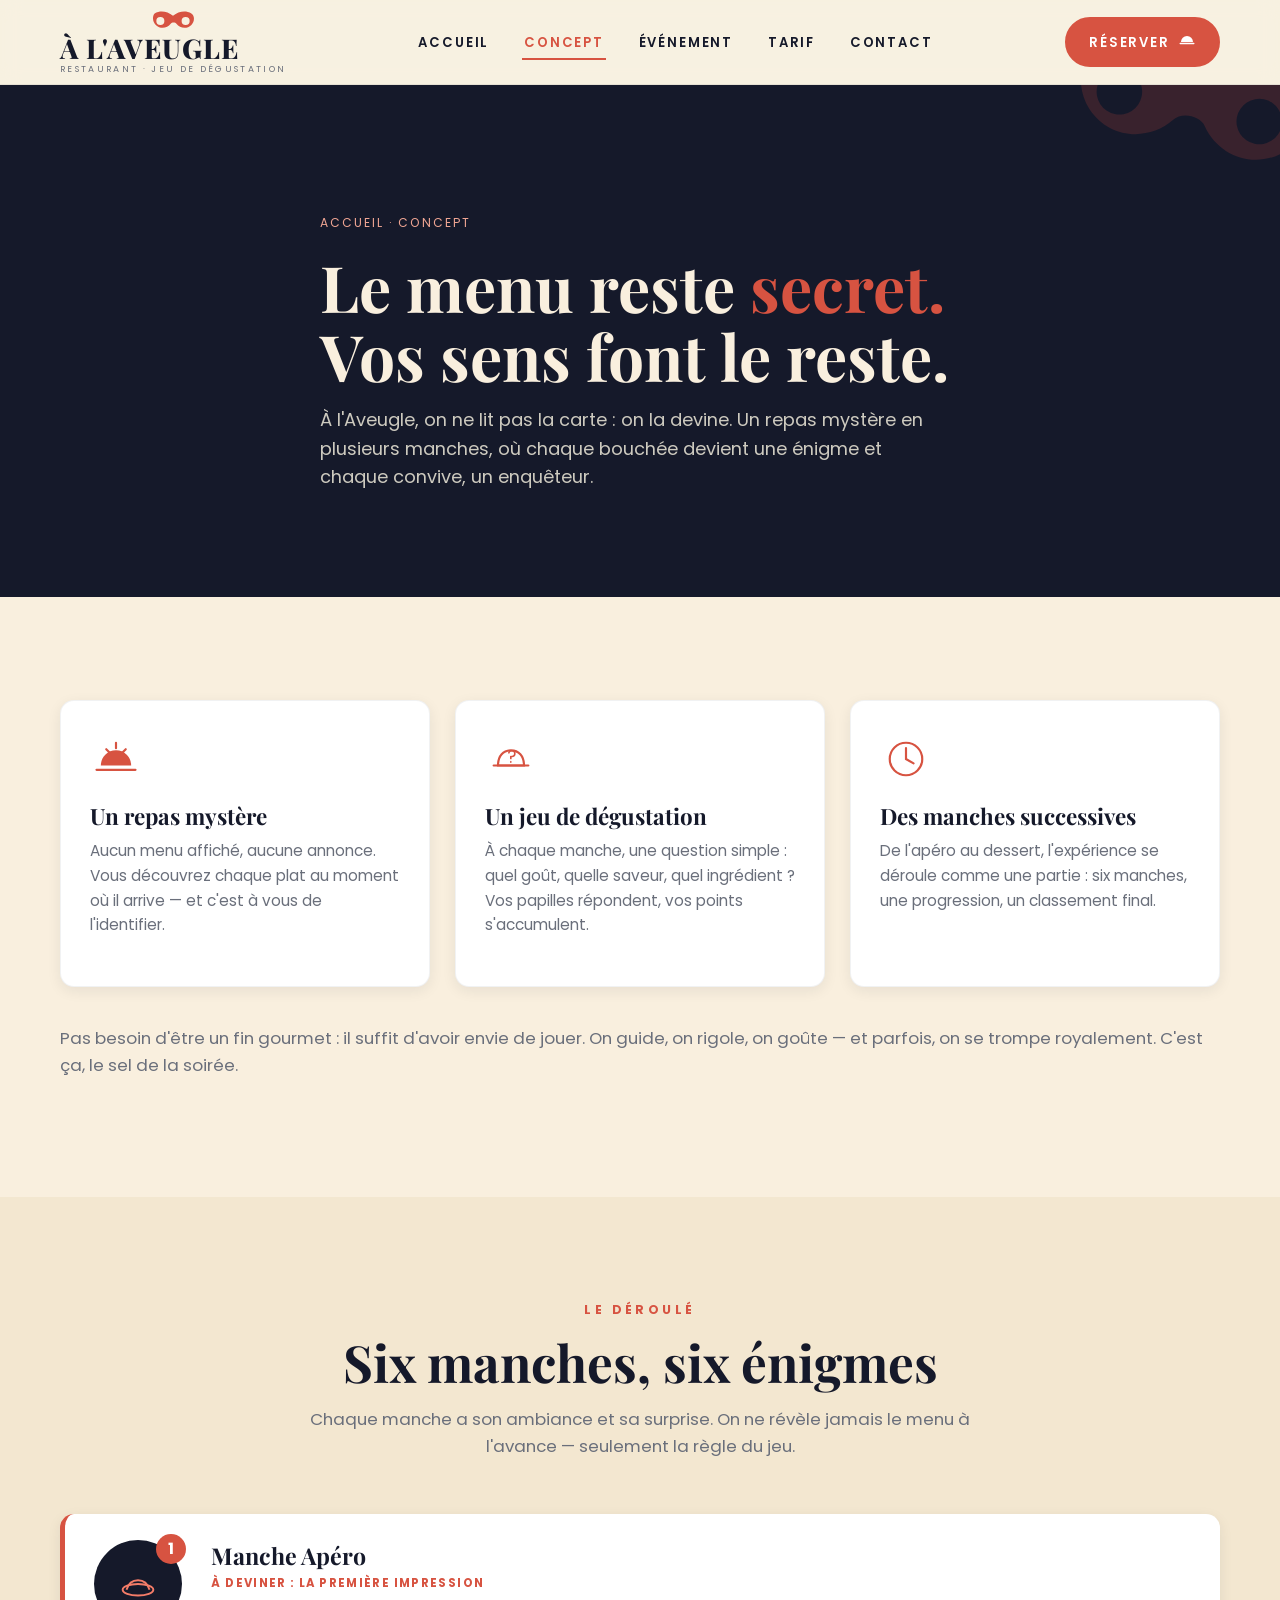
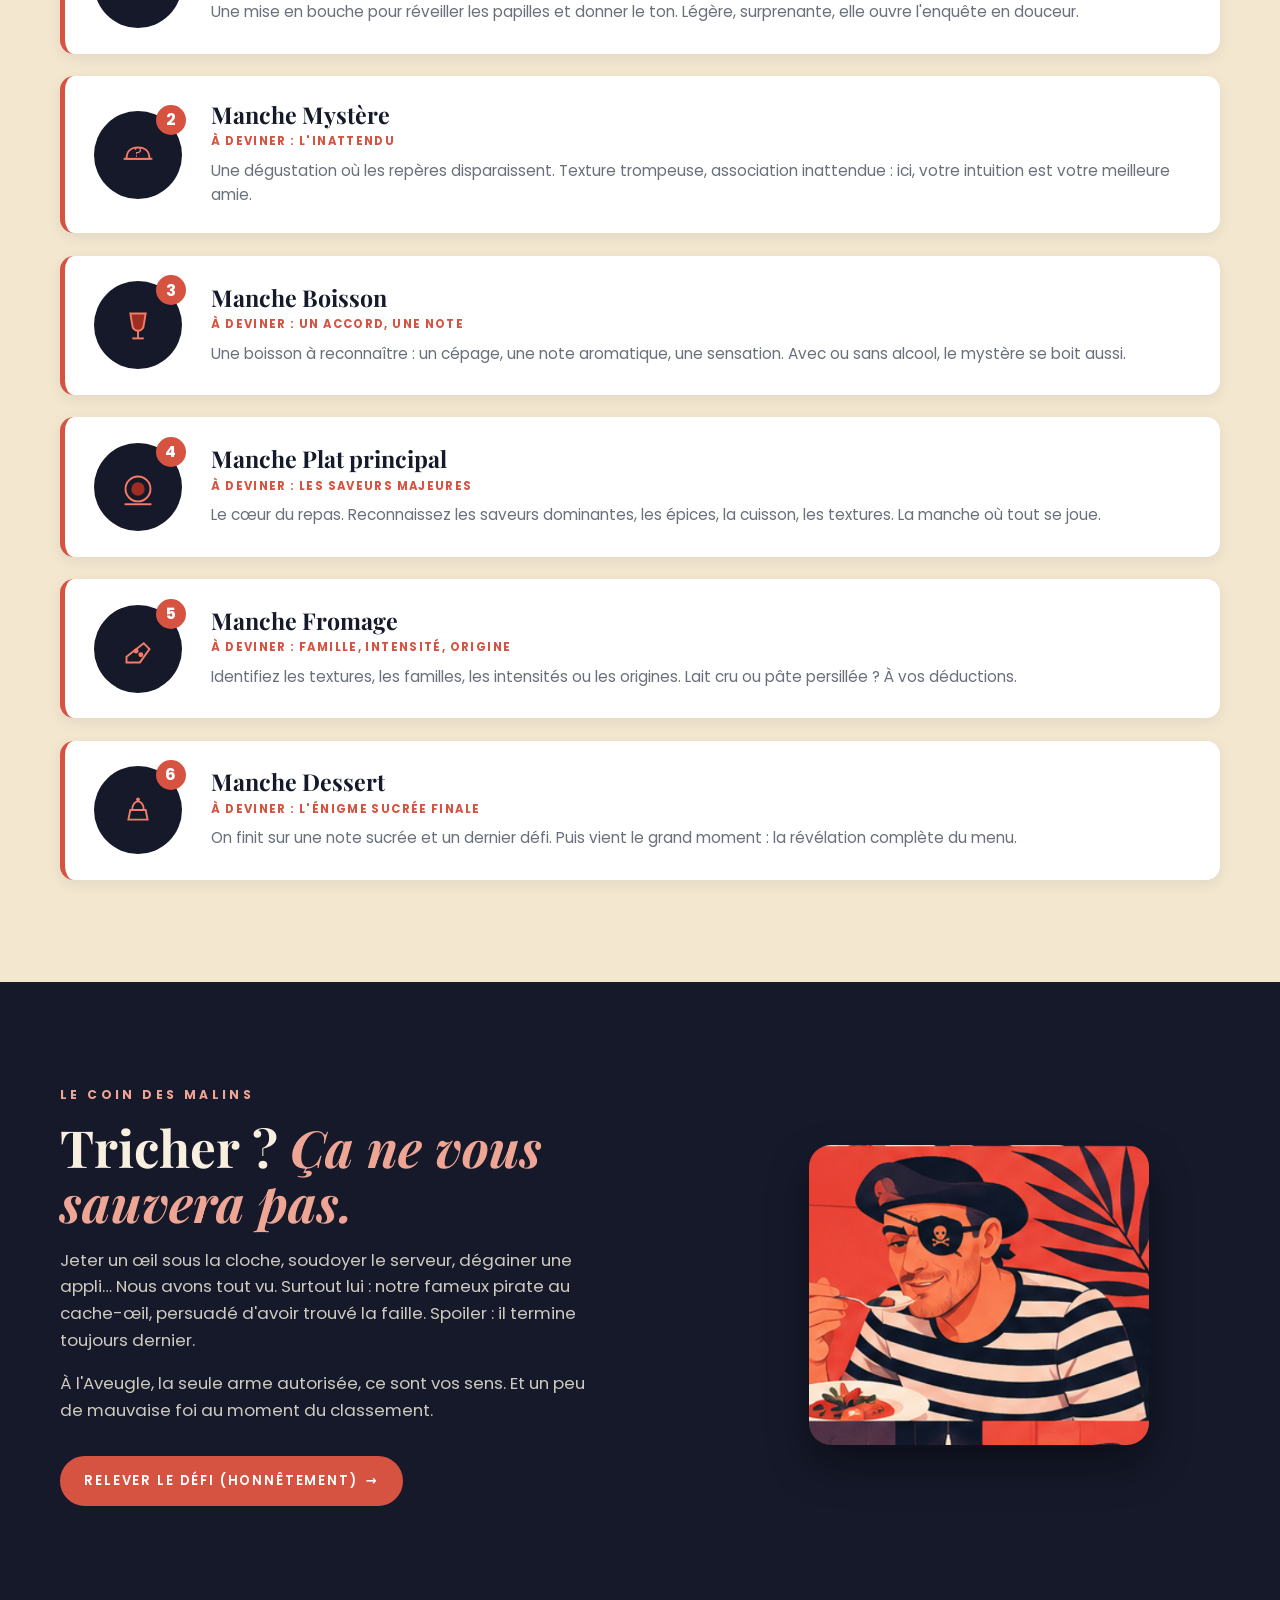
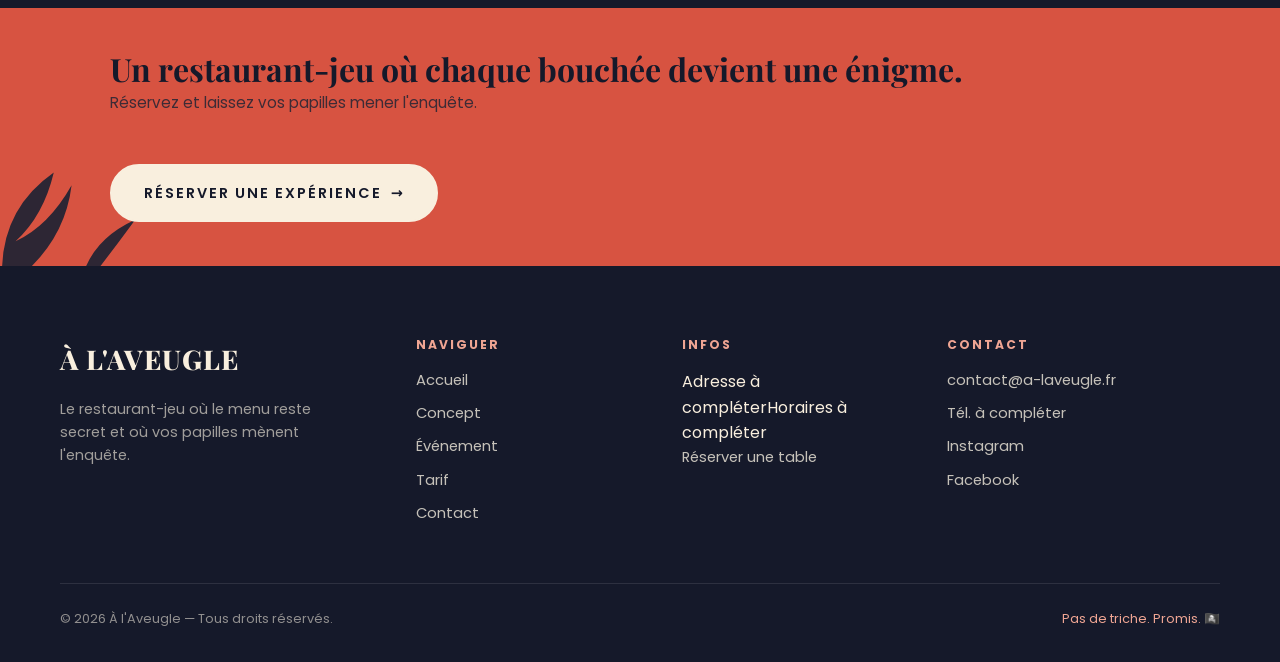
==== concept.html @ 3bab2d6d "Add files via upload" ====
<!DOCTYPE html>
<html lang="fr">
<head>
  <meta charset="UTF-8">
  <meta name="viewport" content="width=device-width, initial-scale=1.0">
  <title>Le Concept — À l'Aveugle</title>
  <meta name="description" content="Comment fonctionne À l'Aveugle : un repas mystère en 6 manches, un menu jamais dévoilé, des saveurs à deviner. Découvrez le déroulé du jeu de dégustation.">
  <link rel="preconnect" href="https://fonts.googleapis.com">
  <link rel="preconnect" href="https://fonts.gstatic.com" crossorigin>
  <link href="https://fonts.googleapis.com/css2?family=Playfair+Display:wght@600;700;800;900&family=Poppins:wght@300;400;500;600;700&family=Caveat:wght@600;700&display=swap" rel="stylesheet">
  <link rel="stylesheet" href="styles.css">
  <link rel="icon" href="data:image/svg+xml,<svg xmlns='http://www.w3.org/2000/svg' viewBox='0 0 100 100'><text y='.9em' font-size='90'>🎭</text></svg>">
</head>
<body>
  <header class="site-header">
    <nav class="nav container" aria-label="Navigation principale">
      <a href="index.html" class="brand" aria-label="À l'Aveugle, accueil">
        <svg class="brand__mask" viewBox="0 0 80 36" fill="currentColor" aria-hidden="true"><path d="M8 6c10-6 22-4 32 4 10-8 22-10 32-4 6 4 6 14 0 20-8 8-20 6-26-2-2-3-8-3-10 0-6 8-18 10-26 2-6-6-6-16-2-20Zm10 6a7 7 0 100 14 7 7 0 000-14Zm44 0a7 7 0 100 14 7 7 0 000-14Z"/></svg>
        <span class="brand__name">À L'AVEUGLE</span>
        <span class="brand__tag">Restaurant · Jeu de dégustation</span>
      </a>
      <ul class="nav__menu" id="navMenu">
        <li><a class="nav__link" href="index.html">Accueil</a></li>
        <li><a class="nav__link is-active" href="concept.html">Concept</a></li>
        <li><a class="nav__link" href="evenement.html">Événement</a></li>
        <li><a class="nav__link" href="tarif.html">Tarif</a></li>
        <li><a class="nav__link" href="contact.html">Contact</a></li>
      </ul>
      <div class="nav__cta">
        <a href="contact.html" class="btn btn--coral"><span class="btn-label">Réserver</span>
          <svg width="18" height="18" viewBox="0 0 24 24" fill="currentColor" aria-hidden="true"><path d="M12 4a8 8 0 00-8 8h16a8 8 0 00-8-8Zm-9 9a1 1 0 100 2h18a1 1 0 100-2H3Z"/></svg>
        </a>
        <button class="nav__burger" id="burger" aria-label="Ouvrir le menu" aria-expanded="false"><span></span><span></span><span></span></button>
      </div>
    </nav>
  </header>

  <main>
    <!-- Page hero -->
    <section class="page-hero">
      <svg class="page-hero__deco" viewBox="0 0 80 36" fill="currentColor" aria-hidden="true"><path d="M8 6c10-6 22-4 32 4 10-8 22-10 32-4 6 4 6 14 0 20-8 8-20 6-26-2-2-3-8-3-10 0-6 8-18 10-26 2-6-6-6-16-2-20Zm10 6a7 7 0 100 14 7 7 0 000-14Zm44 0a7 7 0 100 14 7 7 0 000-14Z"/></svg>
      <div class="container page-hero__inner">
        <div class="breadcrumb">Accueil · Concept</div>
        <h1>Le menu reste <span class="coral">secret.</span><br>Vos sens font le reste.</h1>
        <p>À l'Aveugle, on ne lit pas la carte : on la devine. Un repas mystère en plusieurs manches, où chaque bouchée devient une énigme et chaque convive, un enquêteur.</p>
      </div>
    </section>

    <!-- Le principe -->
    <section class="section section--cream">
      <div class="container">
        <div class="cards cards--3">
          <article class="card reveal">
            <svg class="card__icon" viewBox="0 0 48 48" fill="none" stroke="currentColor" stroke-width="2"><path d="M10 30a14 14 0 0128 0Z" fill="currentColor" stroke="none"/><line x1="6" y1="34" x2="42" y2="34" stroke-linecap="round"/><path d="M30 18l3-3M18 18l-3-3M24 14V9" stroke-linecap="round"/></svg>
            <h3 class="card__title">Un repas mystère</h3>
            <p class="card__text">Aucun menu affiché, aucune annonce. Vous découvrez chaque plat au moment où il arrive — et c'est à vous de l'identifier.</p>
          </article>
          <article class="card reveal">
            <svg class="card__icon" viewBox="0 0 48 48" fill="none" stroke="currentColor" stroke-width="2"><path d="M12 30c0-9 5-14 12-14s12 5 12 14Z"/><line x1="8" y1="30" x2="40" y2="30" stroke-linecap="round"/><text x="24" y="28" font-size="16" fill="currentColor" stroke="none" text-anchor="middle">?</text></svg>
            <h3 class="card__title">Un jeu de dégustation</h3>
            <p class="card__text">À chaque manche, une question simple : quel goût, quelle saveur, quel ingrédient&nbsp;? Vos papilles répondent, vos points s'accumulent.</p>
          </article>
          <article class="card reveal">
            <svg class="card__icon" viewBox="0 0 48 48" fill="none" stroke="currentColor" stroke-width="2"><circle cx="24" cy="24" r="15"/><path d="M24 14v10l7 4" stroke-linecap="round"/></svg>
            <h3 class="card__title">Des manches successives</h3>
            <p class="card__text">De l'apéro au dessert, l'expérience se déroule comme une partie : six manches, une progression, un classement final.</p>
          </article>
        </div>
        <p class="section-lead reveal" style="margin-top:2.4rem;max-width:none;">
          Pas besoin d'être un fin gourmet : il suffit d'avoir envie de jouer.
          On guide, on rigole, on goûte — et parfois, on se trompe royalement. C'est ça, le sel de la soirée.
        </p>
      </div>
    </section>

    <!-- Les 6 manches détaillées -->
    <section class="section section--cream2">
      <div class="container">
        <div class="section-head section-head--center">
          <p class="eyebrow reveal">Le déroulé</p>
          <h2 class="section-title reveal">Six manches, six énigmes</h2>
          <p class="section-lead reveal">Chaque manche a son ambiance et sa surprise. On ne révèle jamais le menu à l'avance — seulement la règle du jeu.</p>
        </div>

        <div class="round-list">
          <article class="round reveal">
            <div class="round__badge"><span class="round__num">1</span>
              <svg viewBox="0 0 48 48" fill="none" stroke="#F47C68" stroke-width="2"><ellipse cx="24" cy="30" rx="16" ry="6"/><path d="M12 30c2-7 6-10 12-10s10 3 12 10"/></svg>
            </div>
            <div>
              <h3 class="round__name">Manche Apéro</h3>
              <p class="round__guess">À deviner : la première impression</p>
              <p class="round__desc">Une mise en bouche pour réveiller les papilles et donner le ton. Légère, surprenante, elle ouvre l'enquête en douceur.</p>
            </div>
          </article>

          <article class="round reveal">
            <div class="round__badge"><span class="round__num">2</span>
              <svg viewBox="0 0 48 48" fill="none" stroke="#F47C68" stroke-width="2"><path d="M12 28c0-8 5-12 12-12s12 4 12 12Z"/><line x1="9" y1="28" x2="39" y2="28"/><text x="24" y="26" font-size="14" fill="#F47C68" stroke="none" text-anchor="middle">?</text></svg>
            </div>
            <div>
              <h3 class="round__name">Manche Mystère</h3>
              <p class="round__guess">À deviner : l'inattendu</p>
              <p class="round__desc">Une dégustation où les repères disparaissent. Texture trompeuse, association inattendue : ici, votre intuition est votre meilleure amie.</p>
            </div>
          </article>

          <article class="round reveal">
            <div class="round__badge"><span class="round__num">3</span>
              <svg viewBox="0 0 48 48" fill="none" stroke="#F47C68" stroke-width="2"><path d="M16 12h16l-2 12a6 6 0 01-12 0Z" fill="#9E2E22" stroke="#F47C68"/><line x1="24" y1="30" x2="24" y2="38"/><line x1="18" y1="38" x2="30" y2="38"/></svg>
            </div>
            <div>
              <h3 class="round__name">Manche Boisson</h3>
              <p class="round__guess">À deviner : un accord, une note</p>
              <p class="round__desc">Une boisson à reconnaître : un cépage, une note aromatique, une sensation. Avec ou sans alcool, le mystère se boit aussi.</p>
            </div>
          </article>

          <article class="round reveal">
            <div class="round__badge"><span class="round__num">4</span>
              <svg viewBox="0 0 48 48" fill="none" stroke="#F47C68" stroke-width="2"><circle cx="24" cy="26" r="13"/><circle cx="24" cy="26" r="7" fill="#9E2E22" stroke="none"/><line x1="10" y1="42" x2="38" y2="42"/></svg>
            </div>
            <div>
              <h3 class="round__name">Manche Plat principal</h3>
              <p class="round__guess">À deviner : les saveurs majeures</p>
              <p class="round__desc">Le cœur du repas. Reconnaissez les saveurs dominantes, les épices, la cuisson, les textures. La manche où tout se joue.</p>
            </div>
          </article>

          <article class="round reveal">
            <div class="round__badge"><span class="round__num">5</span>
              <svg viewBox="0 0 48 48" fill="none" stroke="#F47C68" stroke-width="2"><path d="M12 32l18-14 6 6-10 14H12Z"/><circle cx="22" cy="26" r="1.6" fill="#F47C68"/><circle cx="27" cy="30" r="1.6" fill="#F47C68"/></svg>
            </div>
            <div>
              <h3 class="round__name">Manche Fromage</h3>
              <p class="round__guess">À deviner : famille, intensité, origine</p>
              <p class="round__desc">Identifiez les textures, les familles, les intensités ou les origines. Lait cru ou pâte persillée&nbsp;? À vos déductions.</p>
            </div>
          </article>

          <article class="round reveal">
            <div class="round__badge"><span class="round__num">6</span>
              <svg viewBox="0 0 48 48" fill="none" stroke="#F47C68" stroke-width="2"><path d="M14 34h20l-2-10H16Z"/><path d="M18 24c0-6 3-9 6-9s6 3 6 9"/><circle cx="24" cy="13" r="2" fill="#F47C68" stroke="none"/></svg>
            </div>
            <div>
              <h3 class="round__name">Manche Dessert</h3>
              <p class="round__guess">À deviner : l'énigme sucrée finale</p>
              <p class="round__desc">On finit sur une note sucrée et un dernier défi. Puis vient le grand moment : la révélation complète du menu.</p>
            </div>
          </article>
        </div>
      </div>
    </section>

    <!-- Section Tricher (clin d'œil) -->
    <section class="section section--navy" id="tricher">
      <div class="container">
        <div class="contact-grid" style="align-items:center;">
          <div class="reveal">
            <p class="eyebrow">Le coin des malins</p>
            <h2 class="section-title">Tricher&nbsp;? <span class="serif" style="color:var(--coral-soft);font-style:italic;">Ça ne vous sauvera pas.</span></h2>
            <p class="section-lead" style="max-width:48ch;">Jeter un œil sous la cloche, soudoyer le serveur, dégainer une appli… Nous avons tout vu. Surtout lui&nbsp;: notre fameux pirate au cache-œil, persuadé d'avoir trouvé la faille. Spoiler&nbsp;: il termine toujours dernier.</p>
            <p class="section-lead" style="max-width:48ch;">À l'Aveugle, la seule arme autorisée, ce sont vos sens. Et un peu de mauvaise foi au moment du classement.</p>
            <a href="contact.html" class="btn btn--coral" style="margin-top:1rem;">Relever le défi (honnêtement) <span class="arrow">→</span></a>
          </div>
          <div class="reveal" style="text-align:center;">
            <img src="pirate.png" alt="Le pirate tricheur d'À l'Aveugle" style="max-width:340px;width:100%;margin-inline:auto;border-radius:var(--radius-lg);box-shadow:0 20px 40px rgba(0,0,0,.4);">
          </div>
        </div>
      </div>
    </section>

    <section class="cta-band">
      <div class="container cta-band__inner">
        <div>
          <h2 class="cta-band__title">Un restaurant-jeu où chaque bouchée devient une énigme.</h2>
          <p class="cta-band__sub">Réservez et laissez vos papilles mener l'enquête.</p>
        </div>
        <a href="contact.html" class="btn btn--light btn--lg">Réserver une expérience <span class="arrow">→</span></a>
      </div>
    </section>
  </main>

  <footer class="footer">
    <div class="container">
      <div class="footer__grid">
        <div class="footer__brand">
          <span class="brand__name">À L'AVEUGLE</span>
          <p>Le restaurant-jeu où le menu reste secret et où vos papilles mènent l'enquête.</p>
        </div>
        <div class="footer__col"><h4>Naviguer</h4>
          <a href="index.html">Accueil</a><a href="concept.html">Concept</a><a href="evenement.html">Événement</a><a href="tarif.html">Tarif</a><a href="contact.html">Contact</a>
        </div>
        <div class="footer__col"><h4>Infos</h4>
          <span>Adresse à compléter</span><span>Horaires à compléter</span><a href="contact.html">Réserver une table</a>
        </div>
        <div class="footer__col"><h4>Contact</h4>
          <a href="mailto:contact@a-laveugle.fr">contact@a-laveugle.fr</a><a href="tel:+33000000000">Tél. à compléter</a><a href="#">Instagram</a><a href="#">Facebook</a>
        </div>
      </div>
      <div class="footer__bottom">
        <span>© 2026 À l'Aveugle — Tous droits réservés.</span>
        <span class="wink">Pas de triche. Promis. 🏴‍☠️</span>
      </div>
    </div>
  </footer>
  <script src="main.js"></script>
</body>
</html>
---- styles.css ----
/* =========================================================
   À L'AVEUGLE — Restaurant · Jeu de dégustation
   Feuille de styles principale
   Direction artistique inspirée du visuel fourni :
   corail, crème, bleu nuit, serif élégante + accent script.
   ========================================================= */

/* ---------- 1. Tokens / Variables ---------- */
:root {
  /* Couleurs — calées sur le mockup fourni */
  --cream:        #F9EFDE;
  --cream-2:      #F3E7D0;
  --cream-3:      #ECDFC4;
  --coral:        #D75341;
  --coral-light:  #E27A67;
  --coral-soft:   #EFA593;
  --coral-dark:   #BC4332;
  --navy:         #15192A;
  --navy-2:       #1E2236;
  --navy-soft:    #2A3450;
  --blue:         #B6C9DB;
  --ink:          #15192A;
  --white:        #FFFFFF;
  --muted:        #6A6F7B;

  /* Typo */
  --font-display: "Playfair Display", Georgia, serif;
  --font-body:    "Poppins", "Segoe UI", system-ui, sans-serif;
  --font-script:  "Caveat", cursive;

  /* Mesures */
  --maxw: 1240px;
  --radius: 14px;
  --radius-lg: 22px;
  --radius-pill: 999px;
  --shadow-sm: 0 4px 14px rgba(27,34,51,.08);
  --shadow-md: 0 14px 40px rgba(27,34,51,.14);
  --shadow-coral: 0 14px 34px rgba(239,83,64,.30);
  --ease: cubic-bezier(.22,.61,.36,1);
}

/* ---------- 2. Reset / Base ---------- */
*,
*::before,
*::after { box-sizing: border-box; }

html { scroll-behavior: smooth; -webkit-text-size-adjust: 100%; }

body {
  margin: 0;
  font-family: var(--font-body);
  color: var(--ink);
  background: var(--cream);
  line-height: 1.6;
  font-size: 16px;
  -webkit-font-smoothing: antialiased;
  overflow-x: hidden;
}

img, svg { display: block; max-width: 100%; }

a { color: inherit; text-decoration: none; }

h1, h2, h3, h4 { margin: 0; line-height: 1.08; font-weight: 700; }

p { margin: 0 0 1rem; }

ul { margin: 0; padding: 0; list-style: none; }

.container {
  width: 100%;
  max-width: var(--maxw);
  margin-inline: auto;
  padding-inline: clamp(18px, 4vw, 40px);
}

.serif { font-family: var(--font-display); }

/* Sélection texte = rappel du surlignage "VOUS" du hero */
::selection { background: var(--blue); color: var(--navy); }

/* ---------- 3. Boutons ---------- */
.btn {
  --btn-bg: var(--navy);
  --btn-fg: var(--cream);
  display: inline-flex;
  align-items: center;
  gap: .6em;
  padding: .95em 1.7em;
  font-family: var(--font-body);
  font-weight: 600;
  font-size: .82rem;
  letter-spacing: .14em;
  text-transform: uppercase;
  background: var(--btn-bg);
  color: var(--btn-fg);
  border: 2px solid var(--btn-bg);
  border-radius: var(--radius-pill);
  cursor: pointer;
  transition: transform .35s var(--ease), box-shadow .35s var(--ease),
              background .25s, color .25s, border-color .25s;
  white-space: nowrap;
}
.btn:hover { transform: translateY(-3px); box-shadow: var(--shadow-md); }
.btn:active { transform: translateY(-1px); }
.btn .arrow { transition: transform .35s var(--ease); }
.btn:hover .arrow { transform: translateX(5px); }

.btn--coral { --btn-bg: var(--coral); --btn-fg: var(--white); }
.btn--coral:hover { box-shadow: var(--shadow-coral); }

.btn--ghost {
  background: transparent;
  color: var(--coral);
  border-color: var(--coral);
}
.btn--ghost:hover { background: var(--coral); color: var(--white); }

.btn--light {
  background: var(--cream);
  color: var(--navy);
  border-color: var(--cream);
}

.btn--lg { padding: 1.1em 2.2em; font-size: .9rem; }

/* Bouton "lien" sans bordure (ex : Découvrir le concept) */
.btn--link {
  background: transparent;
  border-color: transparent;
  color: var(--coral);
  padding-inline: .4em;
}
.btn--link:hover { background: transparent; box-shadow: none; color: var(--coral-dark); transform: translateY(-3px); }

/* ---------- 4. Header / Navigation ---------- */
.site-header {
  position: sticky;
  top: 0;
  z-index: 100;
  background: rgba(247,241,225,.86);
  backdrop-filter: blur(10px);
  border-bottom: 1px solid rgba(27,34,51,.08);
  transition: box-shadow .3s;
}
.site-header.scrolled { box-shadow: var(--shadow-sm); }

.nav {
  display: flex;
  align-items: center;
  justify-content: space-between;
  gap: 1.5rem;
  min-height: 84px;
}

/* Logo */
.brand { display: flex; flex-direction: column; line-height: 1; }
.brand__mask { width: 46px; margin: 0 auto 4px; color: var(--coral); }
.brand__name {
  font-family: var(--font-display);
  font-weight: 800;
  font-size: 1.7rem;
  letter-spacing: .04em;
  color: var(--navy);
}
.brand__tag {
  font-size: .56rem;
  letter-spacing: .26em;
  text-transform: uppercase;
  color: var(--muted);
  text-align: center;
  margin-top: 3px;
}

/* Menu */
.nav__menu { display: flex; align-items: center; gap: clamp(1rem, 2.4vw, 2.4rem); }
.nav__link {
  font-size: .82rem;
  font-weight: 600;
  letter-spacing: .14em;
  text-transform: uppercase;
  color: var(--navy);
  padding: 6px 2px;
  position: relative;
  transition: color .25s;
}
.nav__link::after {
  content: "";
  position: absolute;
  left: 0; right: 0; bottom: -2px;
  height: 2px;
  background: var(--coral);
  transform: scaleX(0);
  transform-origin: left;
  transition: transform .3s var(--ease);
}
.nav__link:hover { color: var(--coral); }
.nav__link:hover::after,
.nav__link.is-active::after { transform: scaleX(1); }
.nav__link.is-active { color: var(--coral); }

.nav__cta { display: flex; align-items: center; gap: 1rem; }

/* Burger */
.nav__burger {
  display: none;
  flex-direction: column;
  gap: 5px;
  background: none;
  border: 0;
  cursor: pointer;
  padding: 8px;
}
.nav__burger span {
  width: 26px; height: 2px;
  background: var(--navy);
  border-radius: 2px;
  transition: transform .3s, opacity .3s;
}
.nav__burger.open span:nth-child(1) { transform: translateY(7px) rotate(45deg); }
.nav__burger.open span:nth-child(2) { opacity: 0; }
.nav__burger.open span:nth-child(3) { transform: translateY(-7px) rotate(-45deg); }

/* ---------- 5. Sections génériques ---------- */
section { position: relative; }

.section { padding: clamp(56px, 8vw, 110px) 0; }
.section--cream { background: var(--cream); }
.section--cream2 { background: var(--cream-2); }
.section--navy { background: var(--navy); color: var(--cream); }
.section--coral { background: var(--coral); color: var(--white); }

.eyebrow {
  font-size: .76rem;
  font-weight: 700;
  letter-spacing: .28em;
  text-transform: uppercase;
  color: var(--coral);
  margin-bottom: 1rem;
}
.section--navy .eyebrow,
.section--coral .eyebrow { color: var(--coral-soft); }
.section--coral .eyebrow { color: rgba(255,255,255,.8); }

.section-title {
  font-family: var(--font-display);
  font-size: clamp(2rem, 4.6vw, 3.2rem);
  color: var(--navy);
  margin-bottom: 1rem;
}
.section--navy .section-title,
.section--coral .section-title { color: var(--cream); }

.section-lead {
  max-width: 60ch;
  color: var(--muted);
  font-size: 1.05rem;
}
.section--navy .section-lead,
.section--coral .section-lead { color: rgba(247,241,225,.82); }

.section-head { margin-bottom: clamp(2rem, 5vw, 3.4rem); }
.section-head--center { text-align: center; }
.section-head--center .section-lead { margin-inline: auto; }

/* ---------- 6. HERO ---------- */
.hero { background: var(--cream); overflow: hidden; }
/* Grille pleine largeur : texte aligné sur le conteneur à gauche,
   illustration en plein bord à droite (comme le mockup). */
.hero__grid {
  display: grid;
  grid-template-columns: 1fr 1.25fr;
  align-items: center;
  gap: clamp(16px, 2vw, 32px);
}
.hero__copy {
  padding-left: max(24px, calc((100vw - var(--maxw)) / 2 + 40px));
  padding-block: clamp(36px, 5vw, 72px);
  padding-right: 12px;
}
.hero__title {
  font-family: var(--font-display);
  font-weight: 800;
  font-size: clamp(2.8rem, 6.4vw, 5rem);
  line-height: .98;
  letter-spacing: -.01em;
  color: var(--coral);
  margin-bottom: 1.6rem;
}
.hero__title .navy { color: var(--navy); }
.hero__title .mark {
  color: var(--navy);
  background: var(--blue);
  padding: 0 .12em;
  border-radius: 4px;
}
.hero__text {
  font-size: 1.12rem;
  color: var(--navy);
  max-width: 34ch;
  margin-bottom: 2rem;
}
.hero__actions { display: flex; flex-wrap: wrap; align-items: center; gap: .8rem 1.2rem; }
.hero__art { align-self: center; }
.hero__art img, .hero__art svg { width: 100%; height: auto; display: block; }

/* ---------- 7. Bande "6 manches" (navy) ---------- */
.manches { background: var(--navy); color: var(--cream); }
.manches__layout {
  display: grid;
  grid-template-columns: 1.7fr 1fr;
  gap: 0;
}
.manches__main { padding: clamp(40px, 6vw, 72px) clamp(24px, 4vw, 56px); }
.manches__title {
  font-family: var(--font-body);
  font-weight: 700;
  letter-spacing: .14em;
  text-transform: uppercase;
  font-size: clamp(1rem, 2vw, 1.4rem);
  margin-bottom: 2.4rem;
  color: var(--cream);
}
.steps {
  display: grid;
  grid-template-columns: repeat(6, 1fr);
  gap: 1rem;
}
.step { text-align: center; position: relative; }
.step__disc {
  width: 78px; height: 78px;
  margin: 0 auto .9rem;
  border-radius: 50%;
  border: 1.5px solid rgba(244,124,104,.5);
  display: grid;
  place-items: center;
  position: relative;
  background: rgba(255,255,255,.02);
}
.step__disc svg { width: 40px; height: 40px; }
.step__num {
  position: absolute;
  top: -8px; right: -2px;
  width: 26px; height: 26px;
  border-radius: 50%;
  background: var(--coral);
  color: #fff;
  font-size: .8rem;
  font-weight: 700;
  display: grid;
  place-items: center;
  box-shadow: 0 4px 10px rgba(0,0,0,.3);
}
.step__name {
  font-weight: 700;
  font-size: .74rem;
  letter-spacing: .08em;
  text-transform: uppercase;
  color: var(--cream);
  margin-bottom: .35rem;
}
.step__desc { font-size: .76rem; color: rgba(247,241,225,.62); line-height: 1.4; }
/* connecteurs pointillés */
.step:not(:last-child) .step__disc::after {
  content: "";
  position: absolute;
  top: 50%; left: 100%;
  width: 100%;
  border-top: 2px dotted rgba(244,124,104,.4);
}

/* Bloc "Tricher ?" (corail) collé à droite */
.cheat {
  background: var(--coral);
  color: #fff;
  padding: clamp(40px, 5vw, 64px) clamp(28px, 3vw, 48px);
  display: flex;
  flex-direction: column;
  justify-content: center;
  position: relative;
  overflow: hidden;
}
.cheat__title {
  font-family: var(--font-body);
  font-weight: 700;
  font-size: clamp(1.6rem, 3vw, 2.3rem);
  letter-spacing: .02em;
  margin-bottom: .4rem;
}
.cheat__script {
  font-family: var(--font-script);
  font-size: clamp(1.8rem, 3.4vw, 2.6rem);
  font-weight: 700;
  margin-bottom: 1.2rem;
  color: var(--cream);
}
.cheat__text { color: rgba(255,255,255,.9); max-width: 26ch; margin-bottom: 1.6rem; }
.cheat__pirate {
  position: absolute;
  right: -10px; bottom: -10px;
  width: 220px;
  opacity: .96;
  pointer-events: none;
}

/* ---------- 8. "Pourquoi essayer" + Événement (split) ---------- */
.why-event {
  display: grid;
  grid-template-columns: 1.7fr 1fr;
}
.why {
  background: var(--cream);
  padding: clamp(40px, 6vw, 72px) clamp(24px, 4vw, 56px);
}
.why__grid {
  display: grid;
  grid-template-columns: repeat(4, 1fr);
  gap: 1.4rem;
}
.why__item { position: relative; padding-left: 0; }
.why__item:not(:last-child)::after {
  content: "";
  position: absolute;
  top: 6px; right: -.7rem;
  width: 1px; height: 84%;
  background: rgba(27,34,51,.12);
}
.why__icon { width: 46px; height: 46px; color: var(--navy); margin-bottom: 1rem; }
.why__title {
  font-size: .82rem; font-weight: 700;
  letter-spacing: .1em; text-transform: uppercase;
  color: var(--navy); margin-bottom: .5rem;
}
.why__desc { font-size: .85rem; color: var(--muted); }

.event-promo {
  background: var(--navy-2);
  color: var(--cream);
  padding: clamp(40px, 5vw, 64px) clamp(28px, 3vw, 48px);
  display: flex;
  flex-direction: column;
  justify-content: center;
  position: relative;
  overflow: hidden;
}
.event-promo__art {
  position: absolute; inset: 0;
  z-index: 0;
}
.event-promo__art img, .event-promo__art svg {
  width: 100%; height: 100%;
  object-fit: cover; object-position: right center;
}
/* voile dégradé pour garder le texte lisible (texte à gauche) */
.event-promo::after {
  content: "";
  position: absolute; inset: 0; z-index: 0;
  background: linear-gradient(100deg, var(--navy-2) 30%, rgba(35,44,64,.78) 50%, rgba(35,44,64,.25) 100%);
}
.event-promo > * { position: relative; z-index: 1; }
.event-promo__title {
  font-family: var(--font-body);
  font-weight: 700;
  font-size: clamp(1.4rem, 2.6vw, 2rem);
  text-transform: uppercase;
  letter-spacing: .04em;
  margin-bottom: 1rem;
}
.event-promo__text { color: rgba(247,241,225,.85); margin-bottom: 1.6rem; max-width: 30ch; }

/* ---------- 9. Bande CTA finale ---------- */
.cta-band {
  background: var(--coral);
  color: var(--navy);
  padding: clamp(28px, 4vw, 44px) 0;
  position: relative;
  overflow: hidden;
}
/* feuillage décoratif bas-gauche (rappel du mockup) */
.cta-band::before {
  content: "";
  position: absolute;
  left: -10px; bottom: -30px;
  width: 180px; height: 140px;
  background: no-repeat left bottom / contain
    url("data:image/svg+xml,%3Csvg xmlns='http://www.w3.org/2000/svg' viewBox='0 0 120 110'%3E%3Cpath fill='%231B2233' d='M10 105q-6-60 40-92q-8 34-30 54q26-12 44-44q-6 50-54 82zM70 108q4-40 44-58q-22 30-44 58z'/%3E%3C/svg%3E");
  opacity: .9;
  pointer-events: none;
}
.cta-band__inner {
  display: flex;
  align-items: center;
  justify-content: space-between;
  gap: 2rem;
  flex-wrap: wrap;
  position: relative;
  z-index: 1;
  padding-left: 90px;
}
.cta-band__title {
  font-family: var(--font-display);
  font-size: clamp(1.4rem, 3vw, 2rem);
  color: var(--navy);
  margin-bottom: .3rem;
}
.cta-band__sub { color: rgba(27,34,51,.82); font-size: .95rem; }

/* ---------- 10. Cards génériques ---------- */
.cards {
  display: grid;
  gap: 1.6rem;
}
.cards--3 { grid-template-columns: repeat(3, 1fr); }
.cards--2 { grid-template-columns: repeat(2, 1fr); }

.card {
  background: var(--white);
  border-radius: var(--radius);
  padding: 2rem 1.8rem;
  box-shadow: var(--shadow-sm);
  border: 1px solid rgba(27,34,51,.06);
  transition: transform .35s var(--ease), box-shadow .35s var(--ease);
}
.card:hover { transform: translateY(-6px); box-shadow: var(--shadow-md); }
.card__icon { width: 52px; height: 52px; color: var(--coral); margin-bottom: 1.2rem; }
.card__title {
  font-family: var(--font-display);
  font-size: 1.4rem; color: var(--navy);
  margin-bottom: .7rem;
}
.card__text { color: var(--muted); font-size: .96rem; }

/* ---------- 11. Manches détaillées (page Concept) ---------- */
.round-list { display: grid; gap: 1.4rem; }
.round {
  display: grid;
  grid-template-columns: 92px 1fr;
  gap: 1.6rem;
  align-items: center;
  background: var(--white);
  border-radius: var(--radius);
  padding: 1.6rem 1.8rem;
  box-shadow: var(--shadow-sm);
  border-left: 5px solid var(--coral);
  transition: transform .3s var(--ease);
}
.round:hover { transform: translateX(6px); }
.round__badge {
  width: 88px; height: 88px;
  border-radius: 50%;
  background: var(--navy);
  display: grid; place-items: center;
  position: relative;
}
.round__badge svg { width: 46px; height: 46px; }
.round__badge .round__num {
  position: absolute; top: -6px; right: -4px;
  width: 30px; height: 30px; border-radius: 50%;
  background: var(--coral); color: #fff;
  font-weight: 700; display: grid; place-items: center;
}
.round__name {
  font-family: var(--font-display);
  font-size: 1.45rem; color: var(--navy); margin-bottom: .35rem;
}
.round__guess {
  font-size: .72rem; font-weight: 700; letter-spacing: .12em;
  text-transform: uppercase; color: var(--coral); margin-bottom: .5rem;
}
.round__desc { color: var(--muted); font-size: .96rem; margin: 0; }

/* ---------- 12. Déroulé étapes (page Événement) ---------- */
.timeline { display: grid; gap: 0; counter-reset: tl; max-width: 760px; }
.tl-item {
  display: grid;
  grid-template-columns: 64px 1fr;
  gap: 1.4rem;
  padding-bottom: 2rem;
  position: relative;
}
.tl-item::before {
  counter-increment: tl;
  content: counter(tl);
  width: 52px; height: 52px;
  border-radius: 50%;
  background: var(--coral); color: #fff;
  font-family: var(--font-display);
  font-size: 1.4rem; font-weight: 700;
  display: grid; place-items: center;
  z-index: 1;
}
.tl-item:not(:last-child)::after {
  content: "";
  position: absolute;
  left: 25px; top: 52px; bottom: -4px;
  width: 2px;
  background: rgba(239,83,64,.3);
}
.tl-item__title {
  font-family: var(--font-display);
  font-size: 1.25rem; color: var(--navy); margin-bottom: .25rem;
}
.tl-item__text { color: var(--muted); font-size: .95rem; margin: 0; }

/* ---------- 13. Tarifs ---------- */
.pricing { display: grid; grid-template-columns: repeat(3, 1fr); gap: 1.6rem; align-items: stretch; }
.price-card {
  background: var(--white);
  border-radius: var(--radius-lg);
  padding: 2.4rem 2rem;
  box-shadow: var(--shadow-sm);
  border: 1px solid rgba(27,34,51,.07);
  display: flex; flex-direction: column;
  transition: transform .35s var(--ease), box-shadow .35s var(--ease);
}
.price-card:hover { transform: translateY(-8px); box-shadow: var(--shadow-md); }
.price-card--featured {
  background: var(--navy);
  color: var(--cream);
  transform: scale(1.03);
  border-color: var(--navy);
}
.price-card--featured:hover { transform: scale(1.03) translateY(-8px); }
.price-card__flag {
  align-self: flex-start;
  font-size: .68rem; font-weight: 700; letter-spacing: .16em;
  text-transform: uppercase;
  background: var(--coral); color: #fff;
  padding: .35em .9em; border-radius: var(--radius-pill);
  margin-bottom: 1.2rem;
}
.price-card__name {
  font-family: var(--font-display);
  font-size: 1.7rem; margin-bottom: .4rem; color: var(--navy);
}
.price-card--featured .price-card__name { color: var(--cream); }
.price-card__tagline { font-size: .9rem; color: var(--muted); margin-bottom: 1.4rem; }
.price-card--featured .price-card__tagline { color: rgba(247,241,225,.7); }
.price-card__price {
  font-family: var(--font-display);
  font-size: 2.4rem; color: var(--coral);
  margin-bottom: .2rem; line-height: 1;
}
.price-card__price small { font-size: .9rem; color: var(--muted); font-family: var(--font-body); }
.price-card--featured .price-card__price { color: var(--coral-soft); }
.price-card__unit { font-size: .8rem; color: var(--muted); margin-bottom: 1.6rem; }
.price-card--featured .price-card__unit { color: rgba(247,241,225,.6); }
.price-card__list { display: grid; gap: .7rem; margin-bottom: 1.8rem; flex: 1; }
.price-card__list li {
  display: flex; gap: .6rem; align-items: flex-start;
  font-size: .92rem; color: var(--navy);
}
.price-card--featured .price-card__list li { color: rgba(247,241,225,.9); }
.price-card__list li svg { flex: 0 0 18px; width: 18px; height: 18px; color: var(--coral); margin-top: 3px; }
.price-card .btn { width: 100%; justify-content: center; }

/* ---------- 14. Formulaire de contact ---------- */
.contact-grid {
  display: grid;
  grid-template-columns: 1.3fr 1fr;
  gap: clamp(2rem, 4vw, 3.5rem);
  align-items: start;
}
.form { display: grid; gap: 1.1rem; }
.form__row { display: grid; grid-template-columns: 1fr 1fr; gap: 1.1rem; }
.field { display: flex; flex-direction: column; gap: .4rem; }
.field label {
  font-size: .76rem; font-weight: 600; letter-spacing: .08em;
  text-transform: uppercase; color: var(--navy);
}
.field input,
.field select,
.field textarea {
  font-family: var(--font-body);
  font-size: .95rem;
  padding: .85em 1em;
  border: 1.5px solid rgba(27,34,51,.16);
  border-radius: var(--radius);
  background: var(--white);
  color: var(--ink);
  transition: border-color .25s, box-shadow .25s;
}
.field textarea { resize: vertical; min-height: 120px; }
.field input:focus,
.field select:focus,
.field textarea:focus {
  outline: none;
  border-color: var(--coral);
  box-shadow: 0 0 0 4px rgba(239,83,64,.12);
}
.form__note { font-size: .8rem; color: var(--muted); }
.form__success {
  display: none;
  background: rgba(239,83,64,.1);
  border: 1.5px solid var(--coral);
  border-radius: var(--radius);
  padding: 1rem 1.2rem;
  color: var(--navy);
  font-weight: 500;
}
.form__success.show { display: block; }

.contact-info {
  background: var(--navy);
  color: var(--cream);
  border-radius: var(--radius-lg);
  padding: 2.4rem 2rem;
  box-shadow: var(--shadow-md);
}
.contact-info h3 {
  font-family: var(--font-display);
  font-size: 1.6rem; margin-bottom: 1.4rem; color: var(--cream);
}
.info-item { display: flex; gap: 1rem; align-items: flex-start; margin-bottom: 1.3rem; }
.info-item svg { flex: 0 0 22px; width: 22px; height: 22px; color: var(--coral-soft); margin-top: 3px; }
.info-item__label {
  font-size: .7rem; letter-spacing: .14em; text-transform: uppercase;
  color: rgba(247,241,225,.6); margin-bottom: .15rem;
}
.info-item__value { font-size: .98rem; color: var(--cream); }
.socials { display: flex; gap: .8rem; margin-top: 1.8rem; }
.socials a {
  width: 42px; height: 42px; border-radius: 50%;
  display: grid; place-items: center;
  background: rgba(255,255,255,.08);
  transition: background .25s, transform .25s;
}
.socials a:hover { background: var(--coral); transform: translateY(-3px); }
.socials svg { width: 20px; height: 20px; color: var(--cream); }

/* ---------- 15. FAQ ---------- */
.faq { max-width: 800px; margin-inline: auto; }
.faq__item {
  border-bottom: 1px solid rgba(27,34,51,.12);
}
.faq__q {
  width: 100%; text-align: left;
  background: none; border: 0; cursor: pointer;
  padding: 1.3rem 0;
  font-family: var(--font-display);
  font-size: 1.15rem; color: var(--navy);
  display: flex; justify-content: space-between; align-items: center; gap: 1rem;
}
.faq__q .plus { flex: 0 0 auto; color: var(--coral); font-size: 1.5rem; transition: transform .3s; }
.faq__item.open .plus { transform: rotate(45deg); }
.faq__a {
  max-height: 0; overflow: hidden;
  transition: max-height .4s var(--ease);
  color: var(--muted);
}
.faq__a p { padding-bottom: 1.3rem; margin: 0; }

/* ---------- 16. Page hero (sous-pages) ---------- */
.page-hero {
  background: var(--navy);
  color: var(--cream);
  padding: clamp(70px, 10vw, 130px) 0 clamp(50px, 7vw, 90px);
  position: relative;
  overflow: hidden;
}
.page-hero__deco {
  position: absolute; top: -40px; right: -40px;
  width: 260px; color: rgba(239,83,64,.16);
  transform: rotate(12deg);
}
.page-hero__inner { position: relative; z-index: 1; max-width: 720px; }
.page-hero h1 {
  font-family: var(--font-display);
  font-size: clamp(2.4rem, 6vw, 4rem);
  color: var(--cream); margin-bottom: 1rem;
}
.page-hero h1 .coral { color: var(--coral); }
.page-hero p { color: rgba(247,241,225,.82); font-size: 1.12rem; max-width: 56ch; }
.breadcrumb {
  font-size: .76rem; letter-spacing: .16em; text-transform: uppercase;
  color: var(--coral-soft); margin-bottom: 1.2rem;
}

/* ---------- 17. Audience tags (Événement) ---------- */
.tag-grid { display: flex; flex-wrap: wrap; gap: .8rem; }
.tag {
  background: var(--white);
  border: 1.5px solid rgba(27,34,51,.1);
  border-radius: var(--radius-pill);
  padding: .7em 1.3em;
  font-size: .9rem; font-weight: 500; color: var(--navy);
  display: inline-flex; align-items: center; gap: .5rem;
  box-shadow: var(--shadow-sm);
  transition: transform .25s, border-color .25s, color .25s;
}
.tag:hover { transform: translateY(-3px); border-color: var(--coral); color: var(--coral); }
.tag svg { width: 18px; height: 18px; }

/* ---------- 18. Footer ---------- */
.footer {
  background: var(--navy);
  color: var(--cream);
  padding: clamp(48px, 6vw, 72px) 0 2rem;
}
.footer__grid {
  display: grid;
  grid-template-columns: 1.4fr 1fr 1fr 1.2fr;
  gap: 2.4rem;
  margin-bottom: 3rem;
}
.footer__brand .brand__name { color: var(--cream); }
.footer__brand p { color: rgba(247,241,225,.62); font-size: .9rem; margin-top: 1rem; max-width: 30ch; }
.footer__col h4 {
  font-size: .76rem; letter-spacing: .16em; text-transform: uppercase;
  color: var(--coral-soft); margin-bottom: 1.1rem;
}
.footer__col a, .footer__col li {
  display: block; color: rgba(247,241,225,.78);
  font-size: .92rem; margin-bottom: .6rem;
  transition: color .2s;
}
.footer__col a:hover { color: var(--coral); }
.footer__bottom {
  border-top: 1px solid rgba(255,255,255,.1);
  padding-top: 1.6rem;
  display: flex; justify-content: space-between; flex-wrap: wrap; gap: 1rem;
  font-size: .8rem; color: rgba(247,241,225,.55);
}
.footer__bottom .wink { color: var(--coral-soft); }

/* ---------- 19. Animations d'apparition ---------- */
.reveal {
  opacity: 0;
  transform: translateY(26px);
  transition: opacity .7s var(--ease), transform .7s var(--ease);
}
.reveal.in { opacity: 1; transform: none; }
@media (prefers-reduced-motion: reduce) {
  .reveal { opacity: 1; transform: none; transition: none; }
  html { scroll-behavior: auto; }
}

/* Petit clin d'œil : œil qui cligne */
@keyframes blink { 0%, 92%, 100% { transform: scaleY(1); } 96% { transform: scaleY(.1); } }

/* ---------- 20. Responsive ---------- */
@media (max-width: 1080px) {
  .why__grid { grid-template-columns: repeat(2, 1fr); }
  .why__item:nth-child(2)::after { display: none; }
}

@media (max-width: 960px) {
  .nav__menu, .nav__cta .btn { /* menu mobile */ }
  .nav__menu {
    position: fixed;
    inset: 84px 0 auto 0;
    flex-direction: column;
    background: var(--cream);
    padding: 1.4rem 0 1.8rem;
    gap: 0;
    box-shadow: var(--shadow-md);
    transform: translateY(-130%);
    transition: transform .4s var(--ease);
    z-index: 90;
  }
  .nav__menu.open { transform: translateY(0); }
  .nav__menu .nav__link { padding: 1rem 0; font-size: 1rem; }
  .nav__burger { display: flex; }
  .nav__cta .btn span.btn-label { display: none; }

  .hero__grid { grid-template-columns: 1fr; }
  .hero__art { order: -1; }
  .manches__layout,
  .why-event { grid-template-columns: 1fr; }
  .steps { grid-template-columns: repeat(3, 1fr); gap: 1.6rem 1rem; }
  .step:not(:last-child) .step__disc::after,
  .step:nth-child(3) .step__disc::after { display: none; }
  .contact-grid { grid-template-columns: 1fr; }
  .pricing { grid-template-columns: 1fr; max-width: 460px; margin-inline: auto; }
  .price-card--featured { transform: none; }
  .price-card--featured:hover { transform: translateY(-8px); }
  .cards--3, .cards--2 { grid-template-columns: 1fr; }
  .footer__grid { grid-template-columns: 1fr 1fr; }
  .cheat__pirate { width: 160px; opacity: .55; }
}

@media (max-width: 560px) {
  .form__row { grid-template-columns: 1fr; }
  .steps { grid-template-columns: repeat(2, 1fr); }
  .why__grid { grid-template-columns: 1fr; }
  .why__item::after { display: none !important; }
  .footer__grid { grid-template-columns: 1fr; }
  .round { grid-template-columns: 1fr; text-align: center; }
  .round__badge { margin-inline: auto; }
  .cta-band__inner { flex-direction: column; text-align: center; }
}
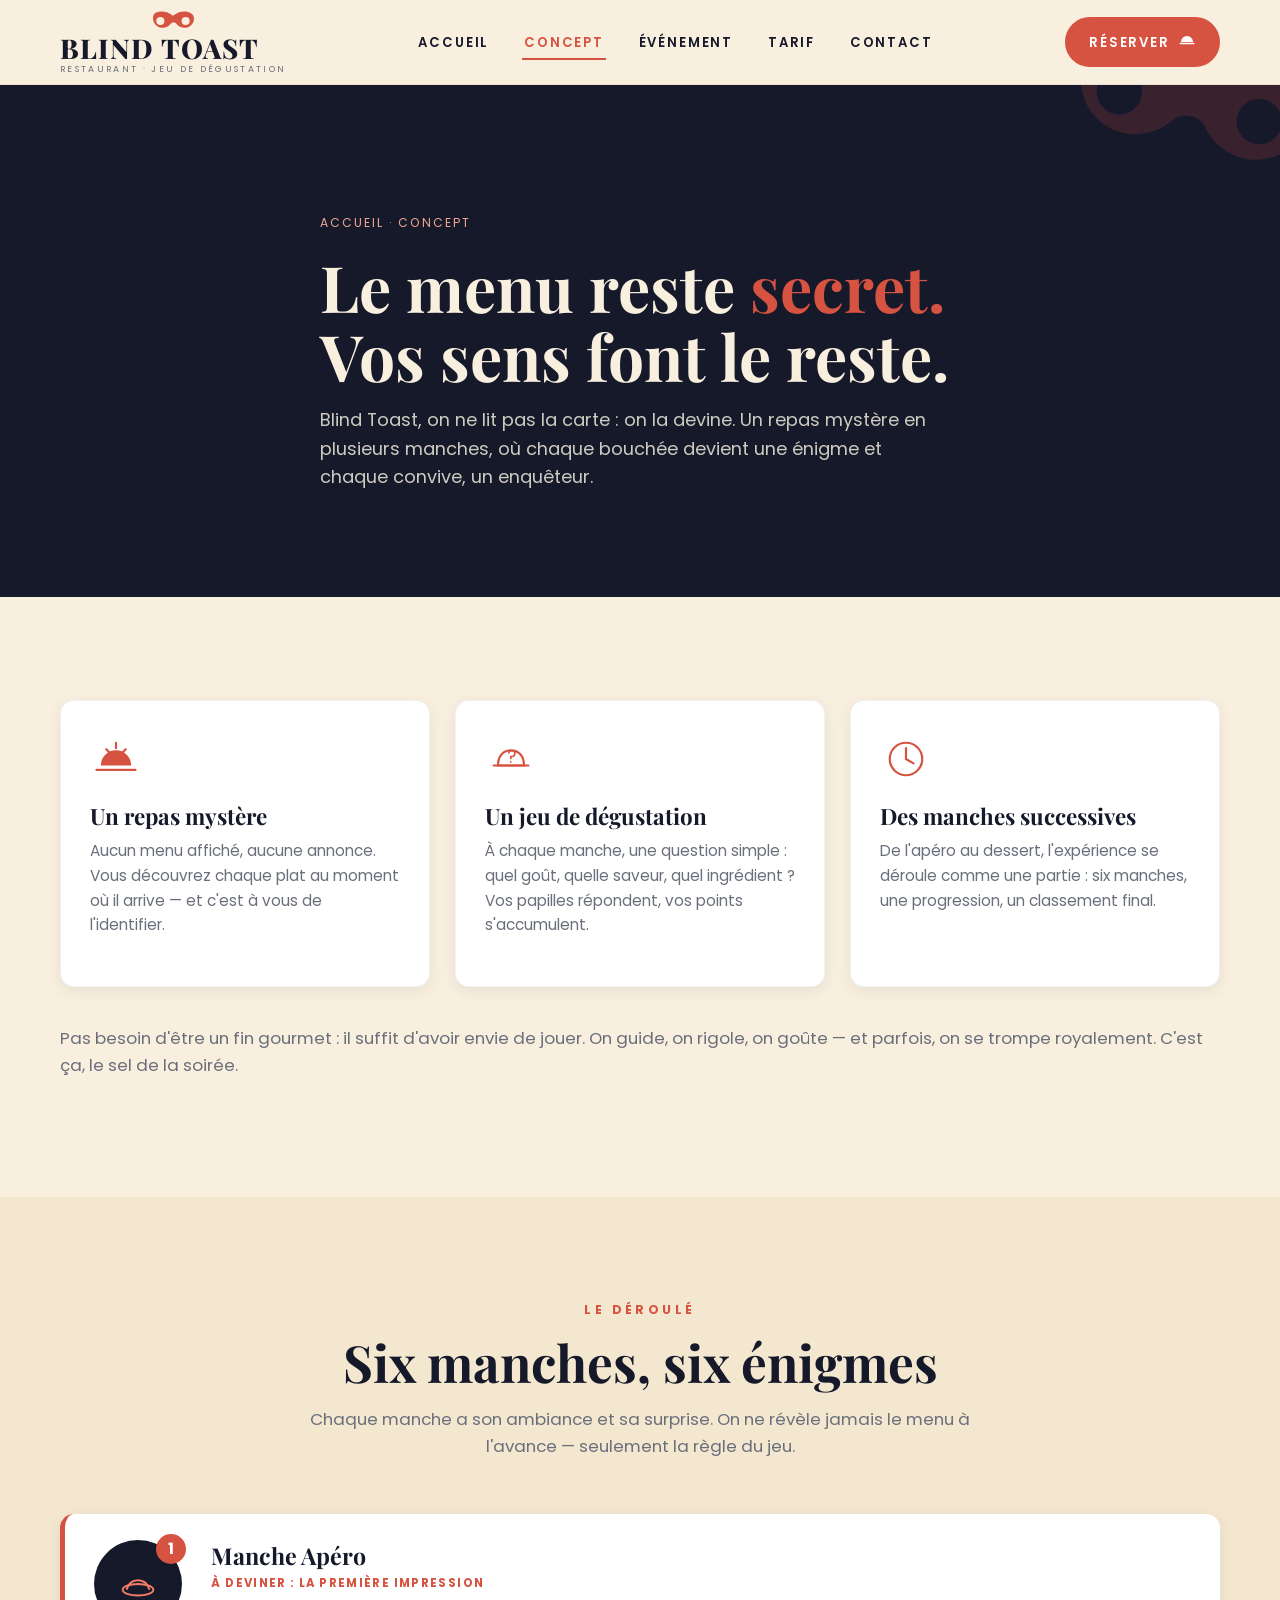
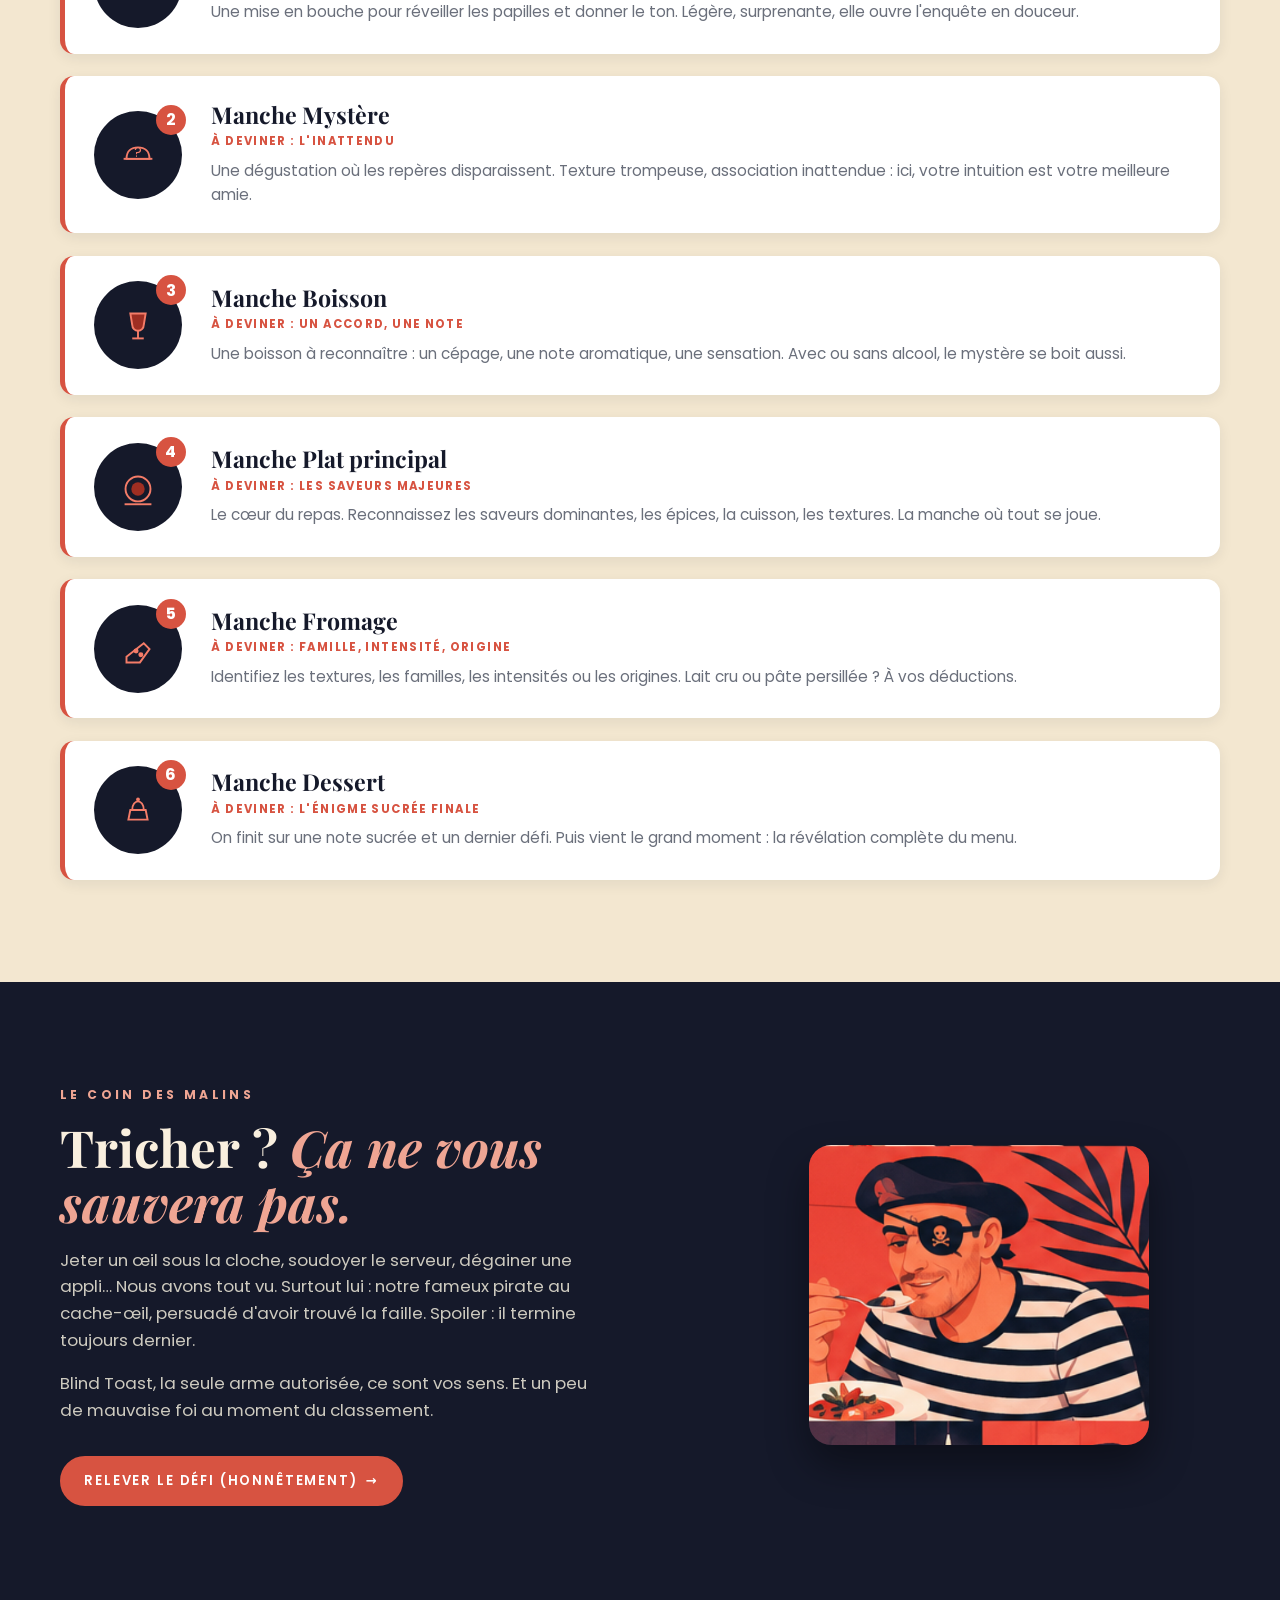
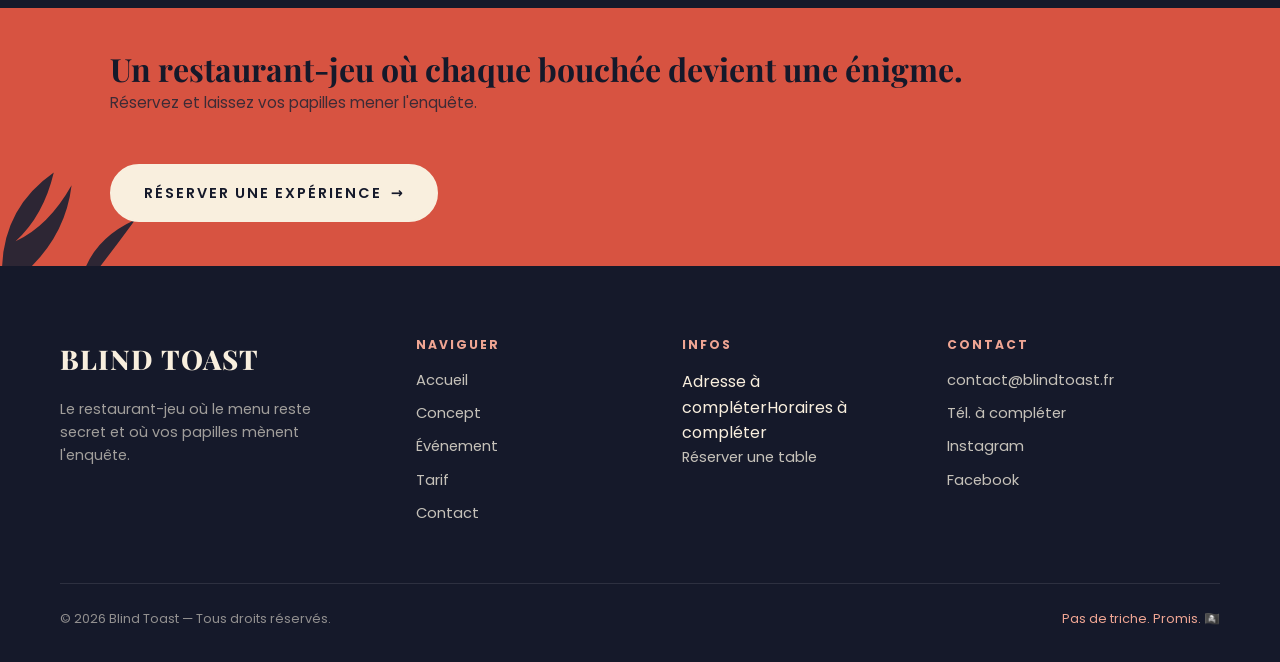
==== commit 4302b310: "Add files via upload" ====
--- a/concept.html
+++ b/concept.html
@@ -3,8 +3,8 @@
 <head>
   <meta charset="UTF-8">
   <meta name="viewport" content="width=device-width, initial-scale=1.0">
-  <title>Le Concept — À l'Aveugle</title>
-  <meta name="description" content="Comment fonctionne À l'Aveugle : un repas mystère en 6 manches, un menu jamais dévoilé, des saveurs à deviner. Découvrez le déroulé du jeu de dégustation.">
+  <title>Le Concept — Blind Toast</title>
+  <meta name="description" content="Comment fonctionne Blind Toast : un repas mystère en 6 manches, un menu jamais dévoilé, des saveurs à deviner. Découvrez le déroulé du jeu de dégustation.">
   <link rel="preconnect" href="https://fonts.googleapis.com">
   <link rel="preconnect" href="https://fonts.gstatic.com" crossorigin>
   <link href="https://fonts.googleapis.com/css2?family=Playfair+Display:wght@600;700;800;900&family=Poppins:wght@300;400;500;600;700&family=Caveat:wght@600;700&display=swap" rel="stylesheet">
@@ -14,9 +14,9 @@
 <body>
   <header class="site-header">
     <nav class="nav container" aria-label="Navigation principale">
-      <a href="index.html" class="brand" aria-label="À l'Aveugle, accueil">
+      <a href="index.html" class="brand" aria-label="Blind Toast, accueil">
         <svg class="brand__mask" viewBox="0 0 80 36" fill="currentColor" aria-hidden="true"><path d="M8 6c10-6 22-4 32 4 10-8 22-10 32-4 6 4 6 14 0 20-8 8-20 6-26-2-2-3-8-3-10 0-6 8-18 10-26 2-6-6-6-16-2-20Zm10 6a7 7 0 100 14 7 7 0 000-14Zm44 0a7 7 0 100 14 7 7 0 000-14Z"/></svg>
-        <span class="brand__name">À L'AVEUGLE</span>
+        <span class="brand__name">BLIND TOAST</span>
         <span class="brand__tag">Restaurant · Jeu de dégustation</span>
       </a>
       <ul class="nav__menu" id="navMenu">
@@ -42,7 +42,7 @@
       <div class="container page-hero__inner">
         <div class="breadcrumb">Accueil · Concept</div>
         <h1>Le menu reste <span class="coral">secret.</span><br>Vos sens font le reste.</h1>
-        <p>À l'Aveugle, on ne lit pas la carte : on la devine. Un repas mystère en plusieurs manches, où chaque bouchée devient une énigme et chaque convive, un enquêteur.</p>
+        <p>Blind Toast, on ne lit pas la carte : on la devine. Un repas mystère en plusieurs manches, où chaque bouchée devient une énigme et chaque convive, un enquêteur.</p>
       </div>
     </section>
 
@@ -160,11 +160,11 @@
             <p class="eyebrow">Le coin des malins</p>
             <h2 class="section-title">Tricher&nbsp;? <span class="serif" style="color:var(--coral-soft);font-style:italic;">Ça ne vous sauvera pas.</span></h2>
             <p class="section-lead" style="max-width:48ch;">Jeter un œil sous la cloche, soudoyer le serveur, dégainer une appli… Nous avons tout vu. Surtout lui&nbsp;: notre fameux pirate au cache-œil, persuadé d'avoir trouvé la faille. Spoiler&nbsp;: il termine toujours dernier.</p>
-            <p class="section-lead" style="max-width:48ch;">À l'Aveugle, la seule arme autorisée, ce sont vos sens. Et un peu de mauvaise foi au moment du classement.</p>
+            <p class="section-lead" style="max-width:48ch;">Blind Toast, la seule arme autorisée, ce sont vos sens. Et un peu de mauvaise foi au moment du classement.</p>
             <a href="contact.html" class="btn btn--coral" style="margin-top:1rem;">Relever le défi (honnêtement) <span class="arrow">→</span></a>
           </div>
           <div class="reveal" style="text-align:center;">
-            <img src="pirate.png" alt="Le pirate tricheur d'À l'Aveugle" style="max-width:340px;width:100%;margin-inline:auto;border-radius:var(--radius-lg);box-shadow:0 20px 40px rgba(0,0,0,.4);">
+            <img src="pirate.png" alt="Le pirate tricheur de Blind Toast" style="max-width:340px;width:100%;margin-inline:auto;border-radius:var(--radius-lg);box-shadow:0 20px 40px rgba(0,0,0,.4);">
           </div>
         </div>
       </div>
@@ -185,7 +185,7 @@
     <div class="container">
       <div class="footer__grid">
         <div class="footer__brand">
-          <span class="brand__name">À L'AVEUGLE</span>
+          <span class="brand__name">BLIND TOAST</span>
           <p>Le restaurant-jeu où le menu reste secret et où vos papilles mènent l'enquête.</p>
         </div>
         <div class="footer__col"><h4>Naviguer</h4>
@@ -195,11 +195,11 @@
           <span>Adresse à compléter</span><span>Horaires à compléter</span><a href="contact.html">Réserver une table</a>
         </div>
         <div class="footer__col"><h4>Contact</h4>
-          <a href="mailto:contact@a-laveugle.fr">contact@a-laveugle.fr</a><a href="tel:+33000000000">Tél. à compléter</a><a href="#">Instagram</a><a href="#">Facebook</a>
+          <a href="mailto:contact@blindtoast.fr">contact@blindtoast.fr</a><a href="tel:+33000000000">Tél. à compléter</a><a href="#">Instagram</a><a href="#">Facebook</a>
         </div>
       </div>
       <div class="footer__bottom">
-        <span>© 2026 À l'Aveugle — Tous droits réservés.</span>
+        <span>© 2026 Blind Toast — Tous droits réservés.</span>
         <span class="wink">Pas de triche. Promis. 🏴‍☠️</span>
       </div>
     </div>
--- a/styles.css
+++ b/styles.css
@@ -138,8 +138,7 @@
   position: sticky;
   top: 0;
   z-index: 100;
-  background: rgba(247,241,225,.86);
-  backdrop-filter: blur(10px);
+  background: var(--cream);
   border-bottom: 1px solid rgba(27,34,51,.08);
   transition: box-shadow .3s;
 }
@@ -151,6 +150,7 @@
   justify-content: space-between;
   gap: 1.5rem;
   min-height: 84px;
+  padding-block: 10px;
 }
 
 /* Logo */
@@ -282,17 +282,19 @@
   font-family: var(--font-display);
   font-weight: 800;
   font-size: clamp(2.8rem, 6.4vw, 5rem);
-  line-height: .98;
+  line-height: 1.12;        /* assez d'air pour que le surlignage ne morde pas les lignes voisines */
   letter-spacing: -.01em;
   color: var(--coral);
   margin-bottom: 1.6rem;
 }
 .hero__title .navy { color: var(--navy); }
 .hero__title .mark {
+  display: inline-block;
   color: var(--navy);
   background: var(--blue);
-  padding: 0 .12em;
-  border-radius: 4px;
+  padding: 0 .14em;
+  border-radius: 6px;
+  line-height: 1;           /* boîte de surlignage serrée autour de "VOUS" uniquement */
 }
 .hero__text {
   font-size: 1.12rem;
@@ -848,20 +850,40 @@
   .nav__menu, .nav__cta .btn { /* menu mobile */ }
   .nav__menu {
     position: fixed;
-    inset: 84px 0 auto 0;
+    top: 0; left: 0; right: 0;
     flex-direction: column;
     background: var(--cream);
-    padding: 1.4rem 0 1.8rem;
+    /* 84px = hauteur du header : le contenu du menu s'affiche en dessous,
+       et translateY(-100%) garantit que le menu fermé est TOUJOURS
+       entièrement masqué (il ne recouvre plus le logo ni le bouton). */
+    padding: 96px 0 1.8rem;
     gap: 0;
     box-shadow: var(--shadow-md);
-    transform: translateY(-130%);
+    transform: translateY(-100%);
     transition: transform .4s var(--ease);
     z-index: 90;
   }
   .nav__menu.open { transform: translateY(0); }
   .nav__menu .nav__link { padding: 1rem 0; font-size: 1rem; }
+  /* Pas de soulignement glissant dans le menu déroulant : juste la couleur */
+  .nav__menu .nav__link::after { display: none; }
+  .nav__menu .nav__link.is-active,
+  .nav__menu .nav__link:hover { color: var(--coral); }
   .nav__burger { display: flex; }
-  .nav__cta .btn span.btn-label { display: none; }
+
+  /* Bouton "Réserver" du header → bouton rond compact (icône seule) */
+  .nav__cta .btn--coral .btn-label { display: none; }
+  .nav__cta .btn--coral {
+    width: 48px; height: 48px;
+    padding: 0;
+    justify-content: center;
+    gap: 0;
+  }
+  .nav__cta .btn--coral svg { width: 20px; height: 20px; }
+
+  /* Logo compact : sous-titre sur une seule ligne */
+  .brand__name { font-size: 1.4rem; }
+  .brand__tag { font-size: .5rem; letter-spacing: .16em; white-space: nowrap; }
 
   .hero__grid { grid-template-columns: 1fr; }
   .hero__art { order: -1; }
@@ -876,7 +898,15 @@
   .price-card--featured:hover { transform: translateY(-8px); }
   .cards--3, .cards--2 { grid-template-columns: 1fr; }
   .footer__grid { grid-template-columns: 1fr 1fr; }
-  .cheat__pirate { width: 160px; opacity: .55; }
+  /* Pirate en flux normal (sous le bouton) pour ne plus chevaucher le texte */
+  .cheat { padding-bottom: 2.4rem; }
+  .cheat__pirate {
+    position: static;
+    width: min(62%, 230px);
+    margin: 1.8rem auto 0;
+    opacity: 1;
+    border-radius: var(--radius);
+  }
 }
 
 @media (max-width: 560px) {
@@ -887,5 +917,11 @@
   .footer__grid { grid-template-columns: 1fr; }
   .round { grid-template-columns: 1fr; text-align: center; }
   .round__badge { margin-inline: auto; }
-  .cta-band__inner { flex-direction: column; text-align: center; }
-}
+  .cta-band__inner {
+    flex-direction: column;
+    text-align: center;
+    align-items: center;
+    padding-left: 0;        /* annule le décalage du feuillage qui faisait déborder */
+  }
+  .cta-band__inner .btn { width: 100%; justify-content: center; }
+}
